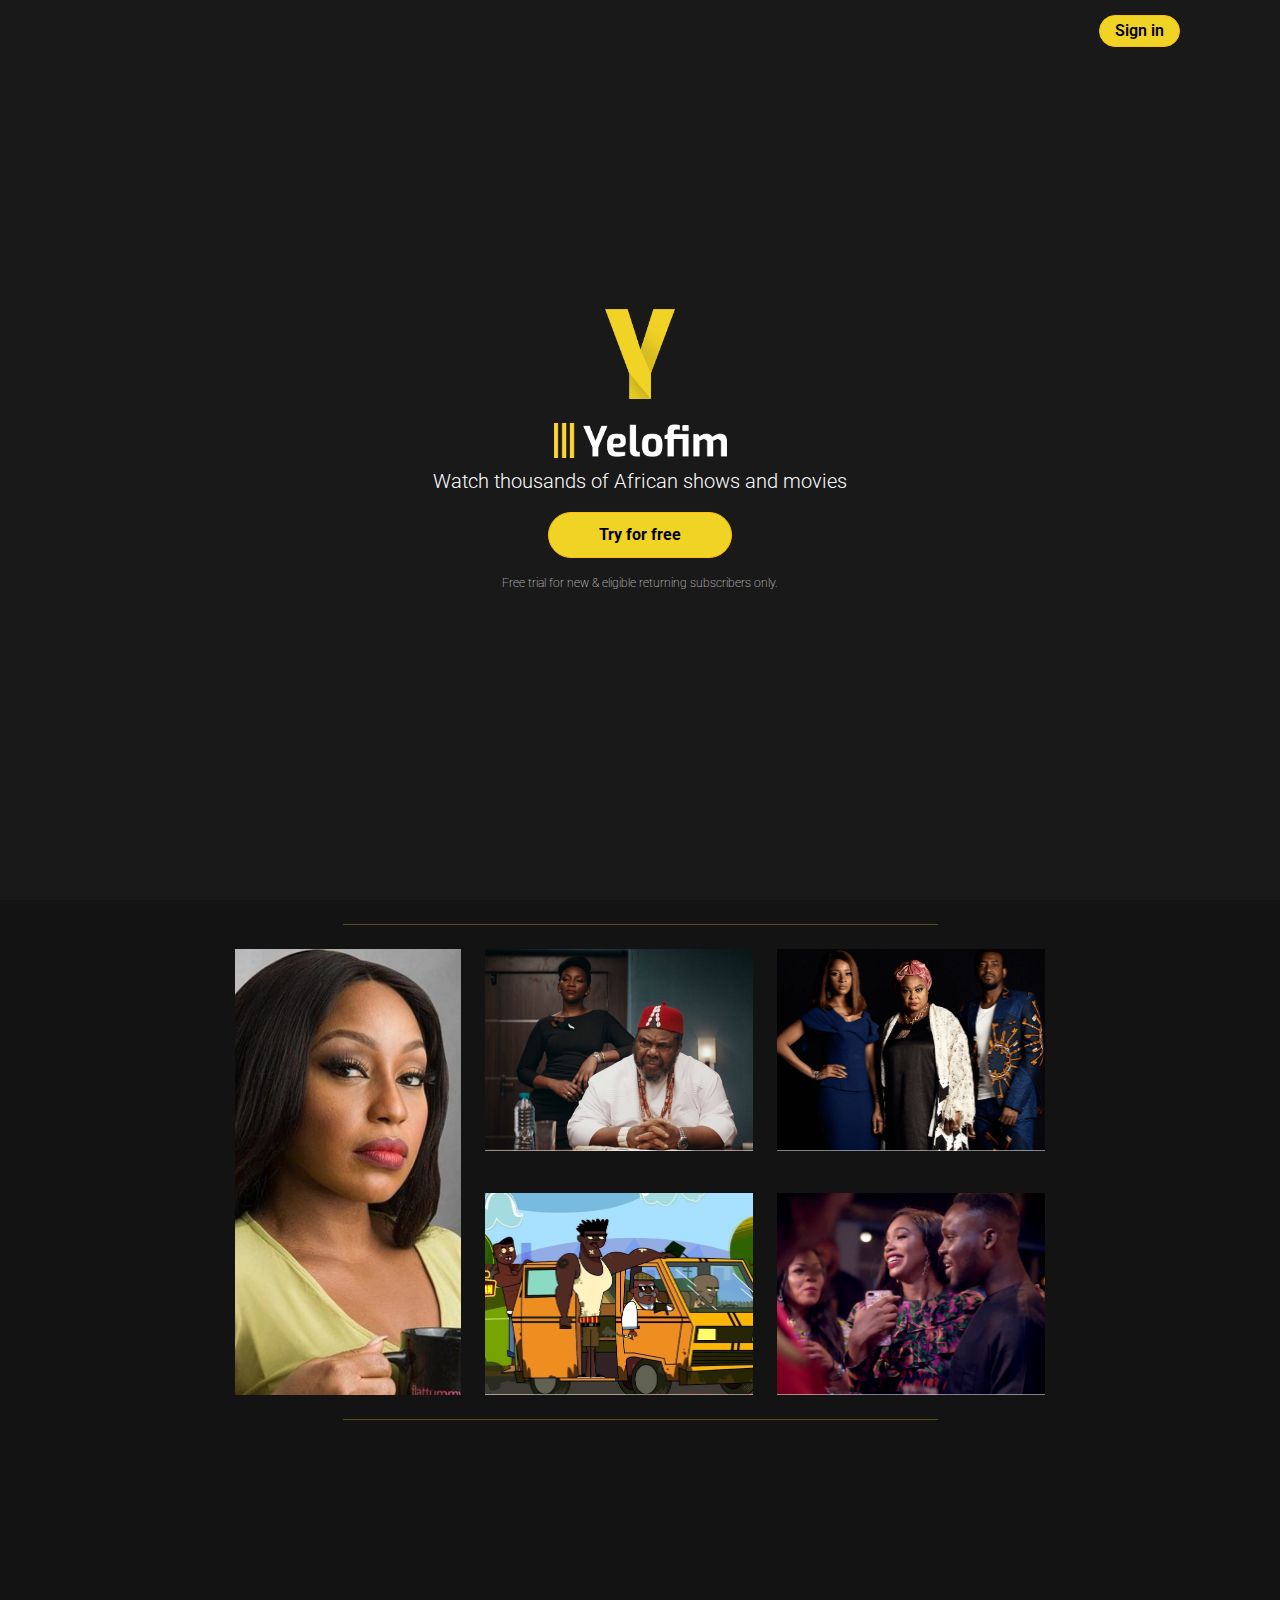
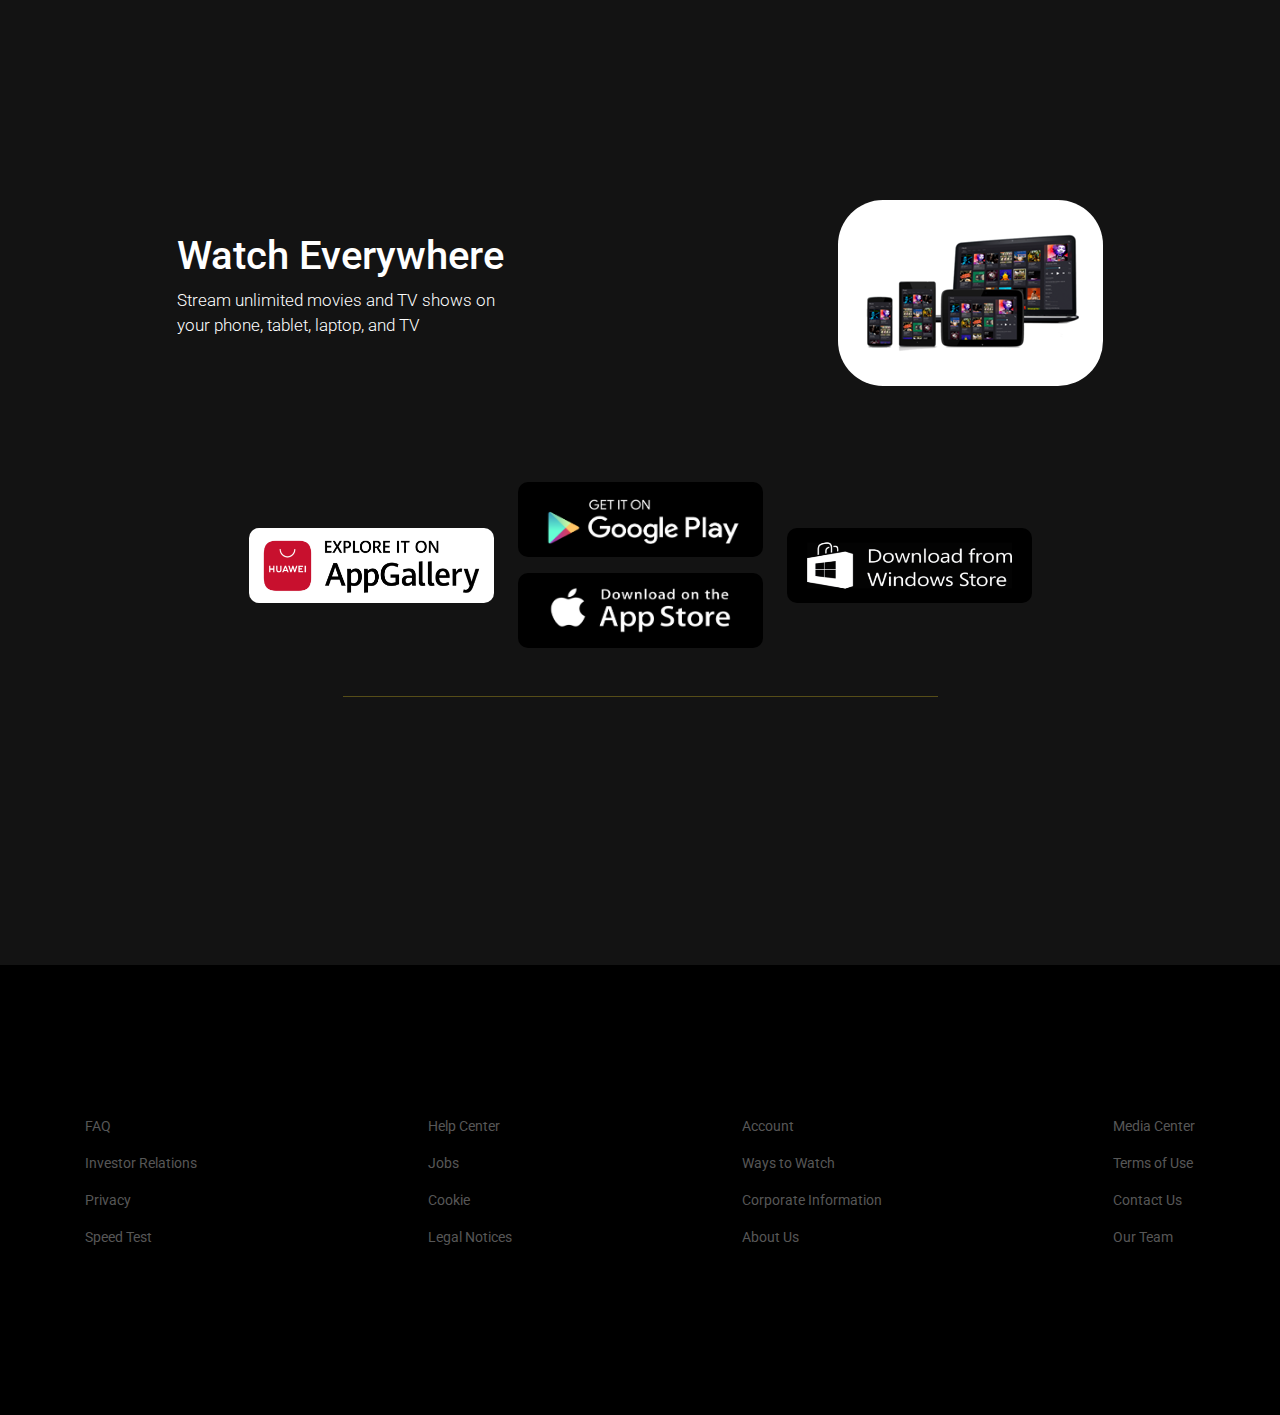
==== index.html @ c9d81e02 "first commit" ====
<!DOCTYPE html>
<html lang="en">
<head>
    <meta charset="UTF-8">
    <meta name="viewport" content="width=device-width, initial-scale=1.0">
		<title>Yelofim</title>
    <link rel="stylesheet" href="../css/bootstrap.min.css">
    <link rel="stylesheet" href="style.css">
</head>
<body>
    
    
    <!-- Play now and some about section -->
	<div class="container-fluid d-flex flex-column justify-content-center align-items-center" id="top-container">

    

    <div class="overlay-image"></div>
    

  <div class="z-index">
    <div class="logo-container d-flex flex-column justify-content-center align-items-center">


      <div id="logo-boxx" class="btn btn-warning">
        <a href="http://watch.yelofim.com">Sign in</a>
      </div>

      <div class="yelofim-icon">
        <img src="../images/Yelofim Icon.png" class="Yelofim-icon" alt="icon">
      </div>

      <div class="yelofim-full-logo mt-4">
        <img src="../images/Logo 01.png" alt="yelofim-logo" class="Yelofim-logo">
      </div>
    </div>

    <div class="text-container mt-2">
      <div class="lead text-center text-white">Watch thousands of African shows and movies</div>
    </div>

    <div class="button-container d-flex justify-content-center align-items-center">
      <a href="http://watch.yelofim.com" class="btn btn-warning mt-3 button">Try for free</a>
    </div>

    <div class="text-after-button mt-3">
      <div class="lead text-center text-white text-content-afb">Free trial for new & eligible returning subscribers only.</div>
    </div>
  </div>

  </div>
  <!-- End of Play now and some about section -->


  <!-- movie display section -->
  <div class="container-fluid" id="movie-display-container">

    <div class="container pt-4 d-flex justify-content-center align-items-center w-50">
      <div class="divider"></div>
    </div>



    <div class="container pt-4 d-flex justify-content-center align-items-center">

      <div class="img-container">
        <img src="../images/one.png" alt="" width="226px" height="446px" class="first-image">
      </div>

      <div class="d-flex flex-column mx-4">
        <img src="../images/two.png" alt="" width="268px" height="202px">
        <img src="../images/three.png" alt="" width="268px" height="202px" class="inner-padding">
      </div>

      <div class="d-flex flex-column">
        <img src="../images/four.png" alt="" width="268px" height="202px">
        <img src="../images/five.png" alt="" width="268px" height="202px" class="inner-padding">
      </div>

    </div>


    <div class="container mt-4 d-flex justify-content-center align-items-end w-50">
      <div class="divider"></div>
    </div>
    
  </div>
  

  <!-- movie display section ends here -->

  <!-- watch everywhere and download container -->
    <div class="container-fluid d-flex flex-column" id="watch-everywhere-container">

      <div class="container-fluid mb-5 watch-everywhere-text d-flex flex-row justify-content-center align-items-center">
        
        <div class="mr-5 pr-5">
          <h1 class="text-white">Watch Everywhere</h1>
          <p class="text-white lead">Stream unlimited movies and TV shows on your phone, tablet, laptop, and TV</p>
        </div>

        <div class="img-box">
          <img src="../images/six.png" alt="">
        </div>

      </div>

      <div class="container-fluid img-resize mt-5 d-flex flex-row justify-content-center align-items-center">
        <div class="download-icon mr-4">
          <img src="../images/appgallery.png" alt="">
        </div>
        
        <div class="download-icon d-flex flex-column mr-4">
          <img src="../images/playstore.png" alt="">
          <img src="../images/appstore.png" alt="" class="mt-3">
        </div>

        <div class="download-icon">
          <img src="../images/windowstore.png" alt="">
        </div>
      </div>
      
      <div class="container pt-5 d-flex justify-content-center align-items-center w-50">
        <div class="divider"></div>
      </div>

    </div>
  <!-- watch everywhere and download container ends here -->
  
  <!-- footer area -->
  <div class="container-fluid footer-area d-flex justify-content-center align-items-center">

    <div class="container d-flex justify-content-between text-secondary">

      <div class="footer-section-one d-flex flex-column">
        <a href="#"><p>FAQ</p></a>
        <a href="#"><p>Investor Relations</p></a>
        <a href="#"><p>Privacy</p></a>
        <a href="#"><p>Speed Test</p></a>
      </div>

      <div class="footer-section-two d-flex flex-column">
        <a href="#"><p>Help Center</p></a>
        <a href="#"><p>Jobs</p></a>
        <a href="#"><p>Cookie</p></a>
        <a href="#"><p>Legal Notices</p></a>
      </div>

      <div class="footer-section-three d-flex flex-column">
        <a href="#"><p>Account</p></a>
        <a href="#"><p>Ways to Watch</p></a>
        <a href="#"><p>Corporate Information</p></a>
        <a href="#"><p>About Us</p></a>
      </div>

      <div class="footer-section-four d-flex flex-column">
        <a href="#"><p>Media Center</p></a>
        <a href="#"><p>Terms of Use</p></a>
        <a href="#"><p>Contact Us</p></a>
        <a href="#"><p>Our Team</p></a>
      </div>

    </div>

  </div>
  <!-- footer area ends here -->

	<script src="../js/bootstrap.min.js"></script>
</body>
</html>
---- style.css ----
@import url('https://fonts.googleapis.com/css2?family=Roboto:ital,wght@0,100;0,300;0,400;0,500;0,700;0,900;1,100;1,300;1,400;1,500;1,700;1,900&display=swap');

body *{
  font-family: 'Roboto', sans-serif;
}

.overlay-image{
  background-color: rgba(0, 0, 0, 0.9);
  position: absolute;
  top: 0;
  left: 0;
  width: 100%;
  height: 100%;
}

#top-container {
  height: 100vh;
  background: url(../images/movies_collections.png);
  background-size: cover;
  /* background-position: center; */
  position: relative;
}

#logo-boxx{
  display: flex;
  justify-content: end;
  align-items: center;
  border-radius: 20px;
  /* padding: 3px 15px; */
  position: absolute;
  top: 0;
  right: 0;
  margin-top: 15px;
  margin-right: 100px;
  background-color: #F1D325;
  padding: 3px 15px;
  width: auto;
  font-size: 16px;
  font-weight: bolder;
  border-radius: 40px;
  color: black;
}

#logo-boxx:hover{
  color:white;
  /* background-color: transparent; */
  border: 2px solid orange;
}

#logo-boxx a{
  text-decoration: none;
  color: black;
  z-index: 2000;
  font-weight: 600;
}


.z-index{
  z-index: 1000;
}


.Yelofim-icon{
  width: 70px;
  height: 90px;
}

.Yelofim-logo{
  width: 173px;
  height: 35px;
}

.button-container{
  text-align: center;
}

.button-container a{
  background-color: #F1D325;
  padding: 10px 50px;
  width: auto;
  font-size: 16px;
  font-weight: bolder;
  border-radius: 40px;
  color: black;
}

.button-container a:hover{
  background-color: black;
  border: 2px solid yellow;
  color: white;
}

.text-after-button .text-content-afb{
  font-size: 12px;
  font-weight: 100;
}

.img-container{
  background-color: rgba(0, 0, 0, 0.9);
}

.divider{
  width: 100%;
  height: 1px;
  background-color: #F1D325;
  opacity: .3;
}

.inner-padding{
  margin-top: 42px;
}

#movie-display-container{
  background-color: #131313;
  height: 100vh;
}

#watch-everywhere-container{
  background-color: #131313;
  height: 85vh;
}

.watch-everywhere-text p{
  font-family: 'Roboto', sans-serif;
  font-size: 17px;
  width: 60%;
}

.img-box img{
  width: 265px;
  height: 186px;
  border-radius: 45px;
}

.img-box img:hover{
  transform: scale(1.1);
}

.img-resize img{
  width: 245px;
  height: 75px;
  border-radius: 10px;
}

.img-resize img:hover{
  transform: scale(1.1);
}

.footer-area{
  height: 50vh;
  background-color: black;
}

.footer-area a{
  text-decoration: none;
  color: #575757;
  font-size: 14px;
}

.footer-area a:hover{
  font-size: 14.3px;
  color: #b4b4b4;
}
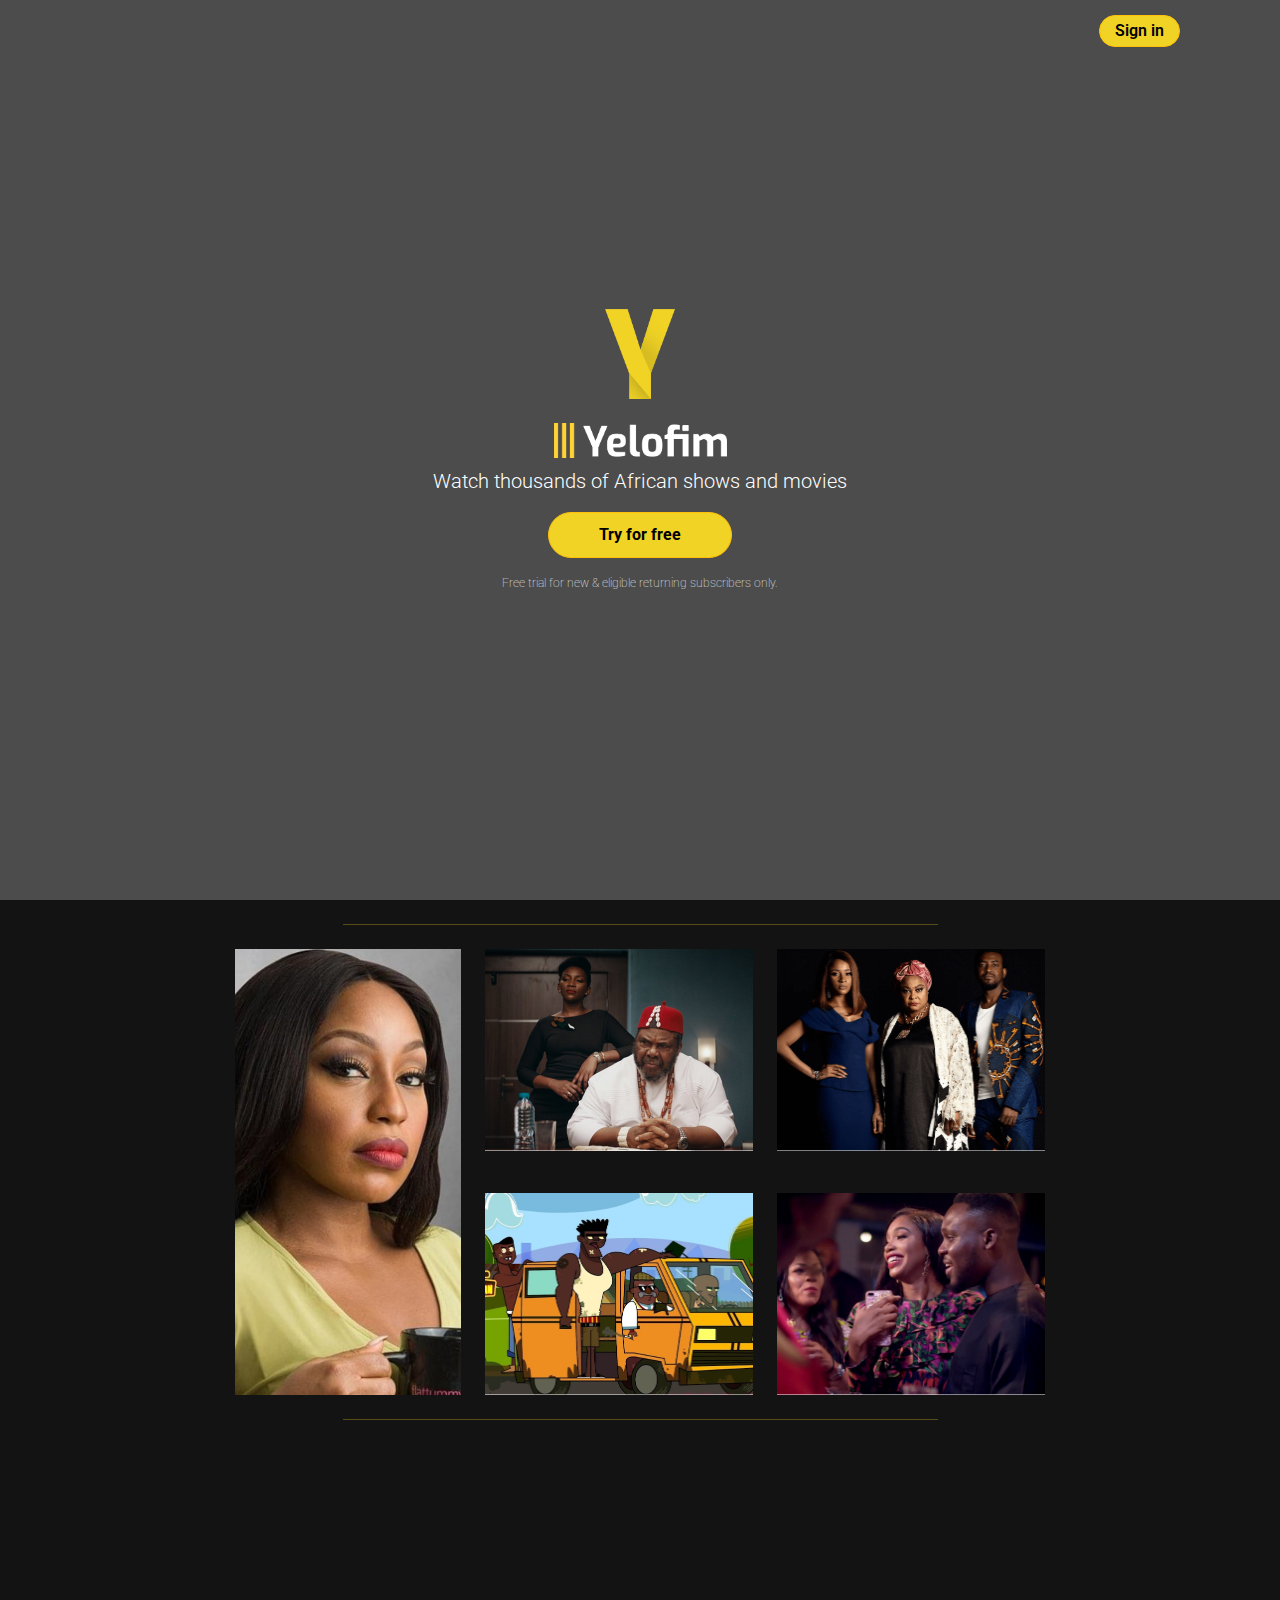
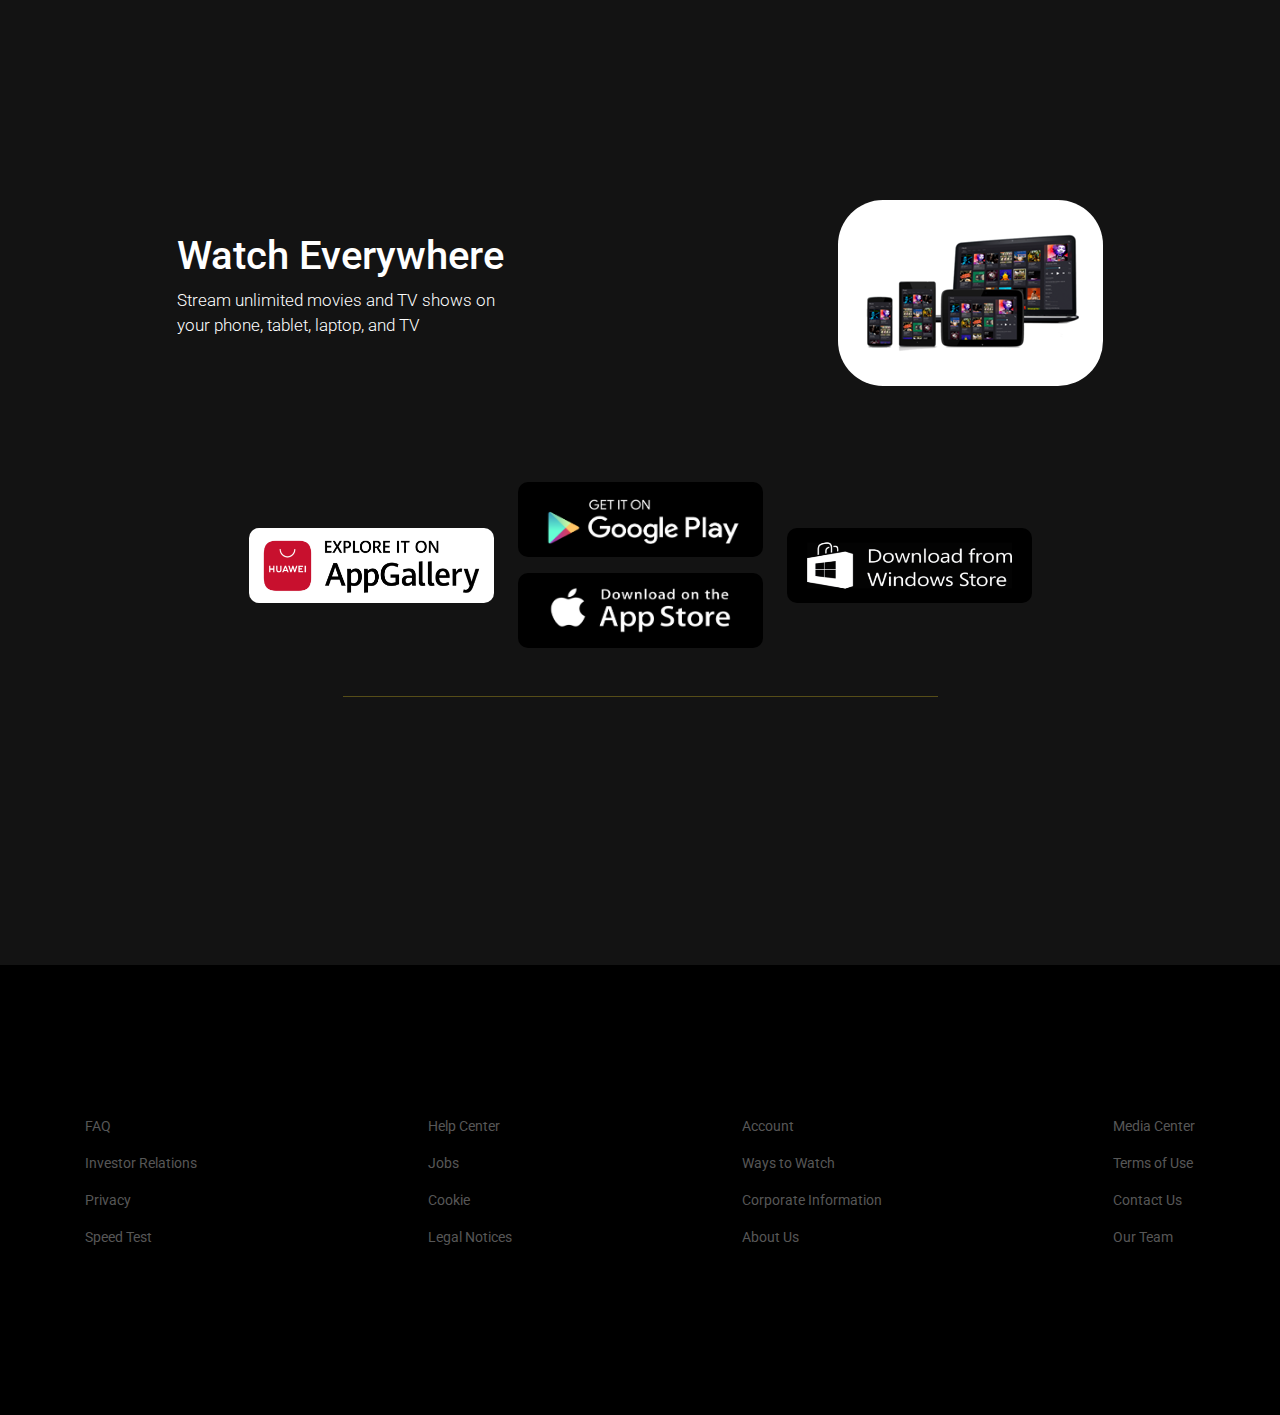
==== commit 5de4d067: "Merge pull request #2 from Collinsvfx/main" ====
--- a/index.html
+++ b/index.html
@@ -4,8 +4,8 @@
     <meta charset="UTF-8">
     <meta name="viewport" content="width=device-width, initial-scale=1.0">
 		<title>Yelofim</title>
-    <link rel="stylesheet" href="../css/bootstrap.min.css">
-    <link rel="stylesheet" href="style.css">
+    <link rel="stylesheet" href="css/bootstrap.min.css">
+    <link rel="stylesheet" href="css/style.css">
 </head>
 <body>
     
@@ -23,15 +23,15 @@
 
 
       <div id="logo-boxx" class="btn btn-warning">
-        <a href="http://watch.yelofim.com">Sign in</a>
+        <a href="http://watch.yelofim.com/login">Sign in</a>
       </div>
 
       <div class="yelofim-icon">
-        <img src="../images/Yelofim Icon.png" class="Yelofim-icon" alt="icon">
+        <img src="images/Yelofim Icon.png" class="Yelofim-icon" alt="icon">
       </div>
 
       <div class="yelofim-full-logo mt-4">
-        <img src="../images/Logo 01.png" alt="yelofim-logo" class="Yelofim-logo">
+        <img src="images/Logo 01.png" alt="yelofim-logo" class="Yelofim-logo">
       </div>
     </div>
 
@@ -134,7 +134,7 @@
 
       <div class="footer-section-one d-flex flex-column">
         <a href="#"><p>FAQ</p></a>
-        <a href="#"><p>Investor Relations</p></a>
+        <a href="corporate-page.html"><p>Investor Relations</p></a>
         <a href="#"><p>Privacy</p></a>
         <a href="#"><p>Speed Test</p></a>
       </div>
@@ -147,16 +147,16 @@
       </div>
 
       <div class="footer-section-three d-flex flex-column">
-        <a href="#"><p>Account</p></a>
+        <a href="watch.yelofim.com/profile"><p>Account</p></a>
         <a href="#"><p>Ways to Watch</p></a>
-        <a href="#"><p>Corporate Information</p></a>
-        <a href="#"><p>About Us</p></a>
+        <a href="corporate-page.html"><p>Corporate Information</p></a>
+        <a href="about.html"><p>About Us</p></a>
       </div>
 
       <div class="footer-section-four d-flex flex-column">
         <a href="#"><p>Media Center</p></a>
         <a href="#"><p>Terms of Use</p></a>
-        <a href="#"><p>Contact Us</p></a>
+        <a href="contact.html"><p>Contact Us</p></a>
         <a href="#"><p>Our Team</p></a>
       </div>
 
--- a/css/style.css
+++ b/css/style.css
@@ -0,0 +1,163 @@
+@import url('https://fonts.googleapis.com/css2?family=Roboto:ital,wght@0,100;0,300;0,400;0,500;0,700;0,900;1,100;1,300;1,400;1,500;1,700;1,900&display=swap');
+
+body *{
+  font-family: 'Roboto', sans-serif;
+}
+
+.overlay-image{
+  background-color: rgba(0, 0, 0, 0.7);
+  position: absolute;
+  top: 0;
+  left: 0;
+  width: 100%;
+  height: 100%;
+}
+
+#top-container {
+  height: 100vh;
+  background: url(../images/movies_collections.png);
+  background-size: cover;
+  /* background-position: center; */
+  position: relative;
+}
+
+#logo-boxx{
+  display: flex;
+  justify-content: end;
+  align-items: center;
+  border-radius: 20px;
+  /* padding: 3px 15px; */
+  position: absolute;
+  top: 0;
+  right: 0;
+  margin-top: 15px;
+  margin-right: 100px;
+  background-color: #F1D325;
+  padding: 3px 15px;
+  width: auto;
+  font-size: 16px;
+  font-weight: bolder;
+  border-radius: 40px;
+  color: black;
+}
+
+#logo-boxx:hover{
+  color:white;
+  /* background-color: transparent; */
+  border: 2px solid orange;
+}
+
+#logo-boxx a{
+  text-decoration: none;
+  color: black;
+  z-index: 2000;
+  font-weight: 600;
+}
+
+
+.z-index{
+  z-index: 1000;
+}
+
+
+.Yelofim-icon{
+  width: 70px;
+  height: 90px;
+}
+
+.Yelofim-logo{
+  width: 173px;
+  height: 35px;
+}
+
+.button-container{
+  text-align: center;
+}
+
+.button-container a{
+  background-color: #F1D325;
+  padding: 10px 50px;
+  width: auto;
+  font-size: 16px;
+  font-weight: bolder;
+  border-radius: 40px;
+  color: black;
+}
+
+.button-container a:hover{
+  background-color: black;
+  border: 2px solid yellow;
+  color: white;
+}
+
+.text-after-button .text-content-afb{
+  font-size: 12px;
+  font-weight: 100;
+}
+
+.img-container{
+  background-color: rgba(0, 0, 0, 0.9);
+}
+
+.divider{
+  width: 100%;
+  height: 1px;
+  background-color: #F1D325;
+  opacity: .3;
+}
+
+.inner-padding{
+  margin-top: 42px;
+}
+
+#movie-display-container{
+  background-color: #131313;
+  height: 100vh;
+}
+
+#watch-everywhere-container{
+  background-color: #131313;
+  height: 85vh;
+}
+
+.watch-everywhere-text p{
+  font-family: 'Roboto', sans-serif;
+  font-size: 17px;
+  width: 60%;
+}
+
+.img-box img{
+  width: 265px;
+  height: 186px;
+  border-radius: 45px;
+}
+
+.img-box img:hover{
+  transform: scale(1.1);
+}
+
+.img-resize img{
+  width: 245px;
+  height: 75px;
+  border-radius: 10px;
+}
+
+.img-resize img:hover{
+  transform: scale(1.1);
+}
+
+.footer-area{
+  height: 50vh;
+  background-color: black;
+}
+
+.footer-area a{
+  text-decoration: none;
+  color: #575757;
+  font-size: 14px;
+}
+
+.footer-area a:hover{
+  font-size: 14.3px;
+  color: #b4b4b4;
+}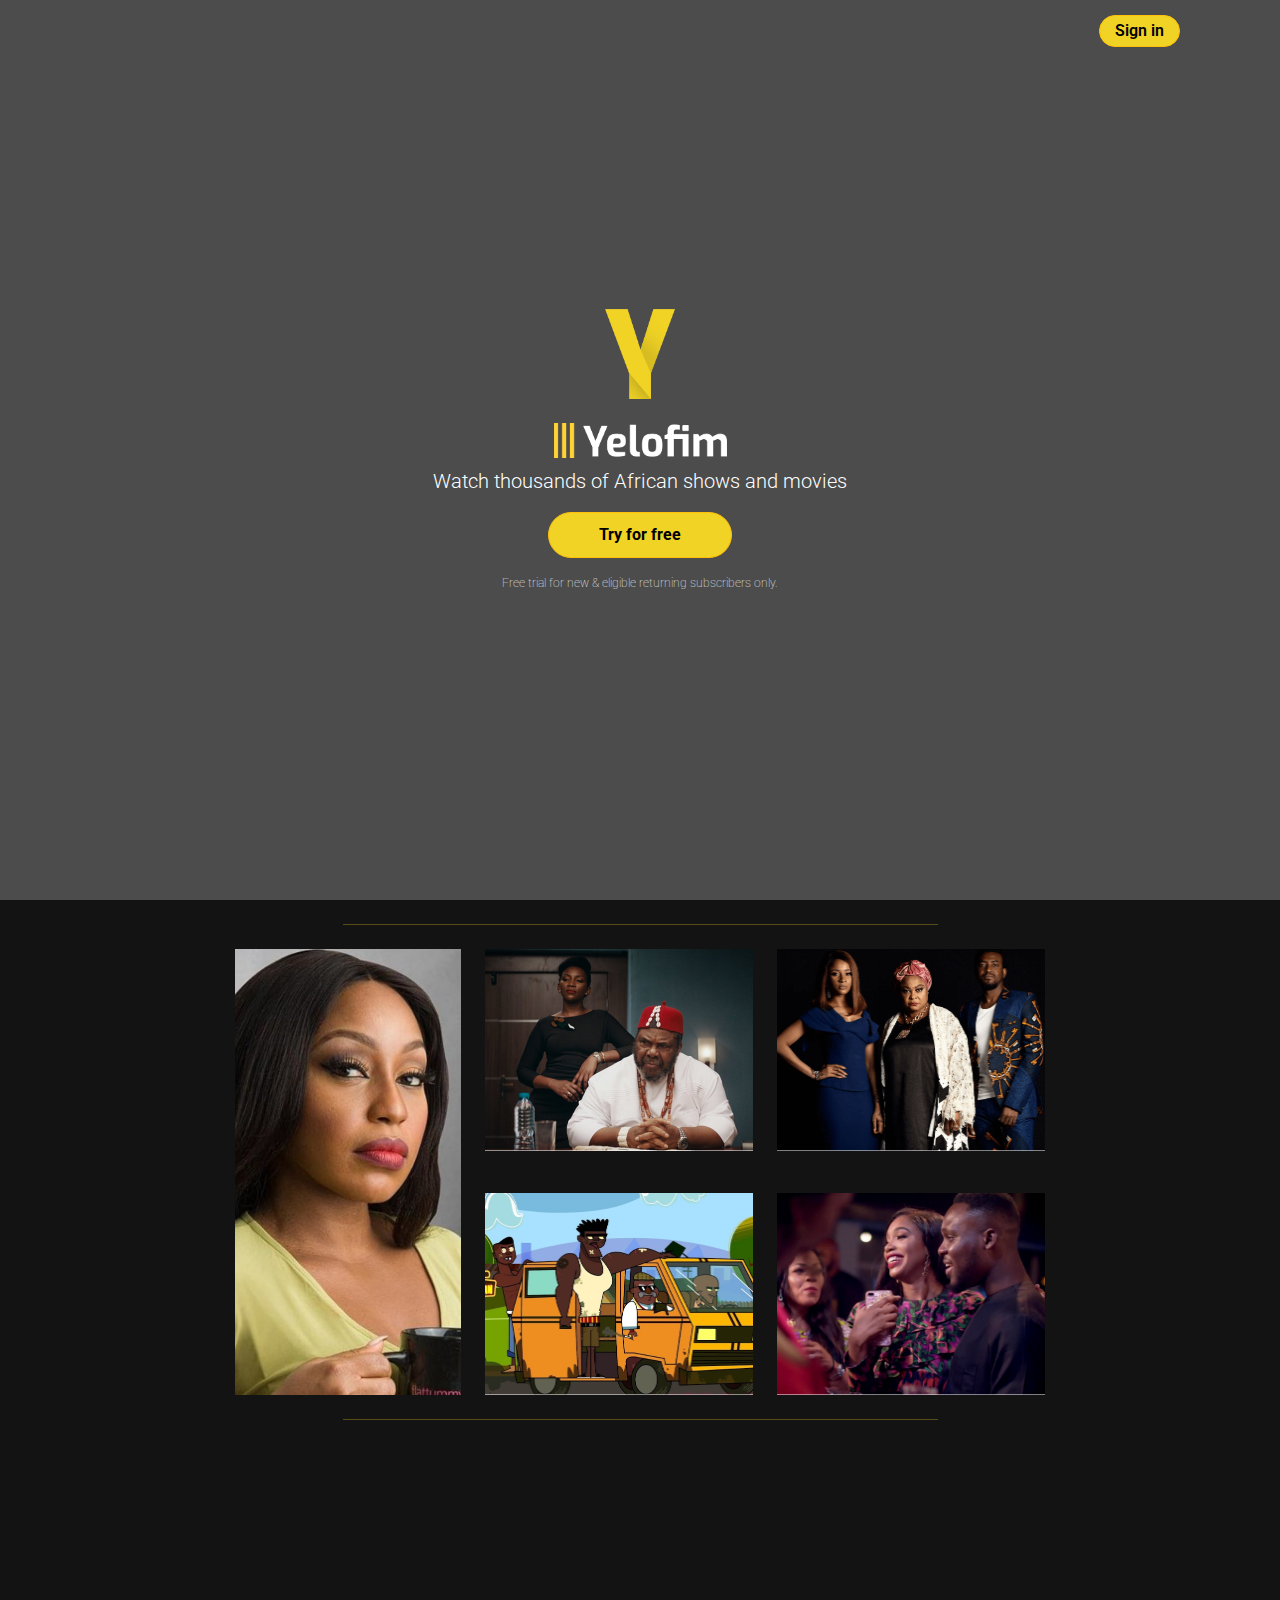
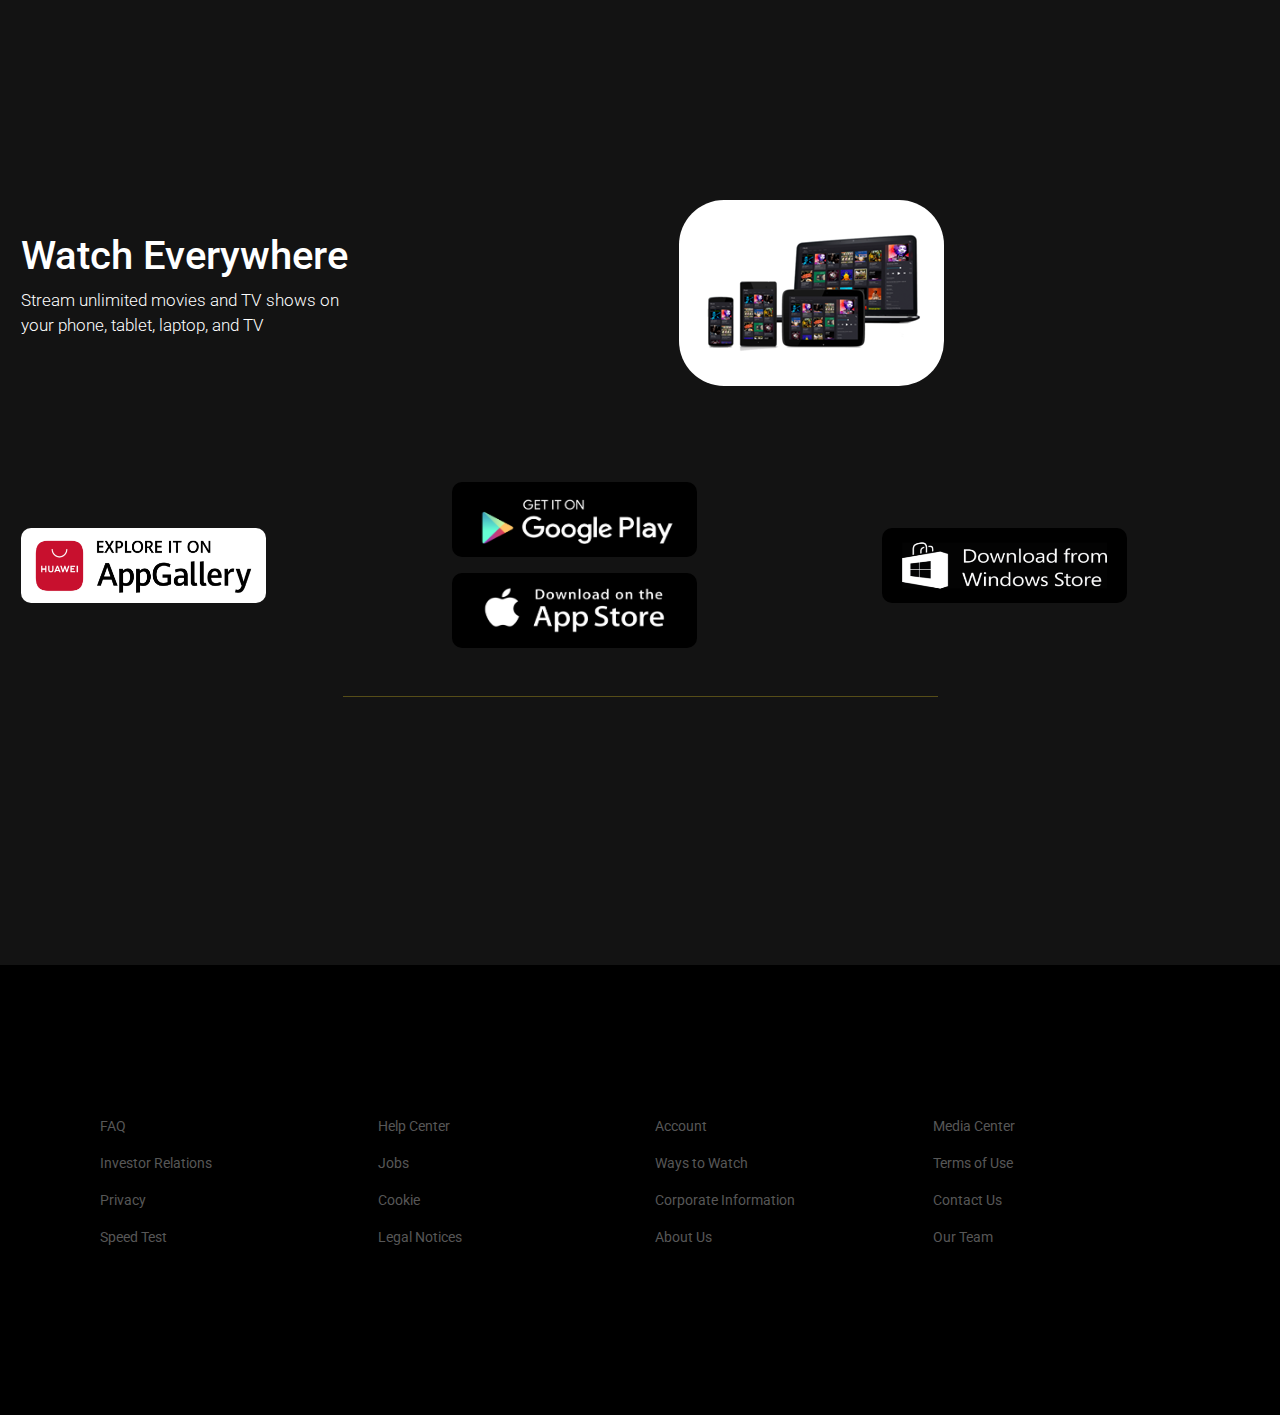
==== commit 1cb08aa9: "ui update" ====
--- a/index.html
+++ b/index.html
@@ -12,15 +12,11 @@
     
     <!-- Play now and some about section -->
 	<div class="container-fluid d-flex flex-column justify-content-center align-items-center" id="top-container">
-
     
-
-    <div class="overlay-image"></div>
+  <div class="overlay-image"></div>
     
-
   <div class="z-index">
     <div class="logo-container d-flex flex-column justify-content-center align-items-center">
-
 
       <div id="logo-boxx" class="btn btn-warning">
         <a href="http://watch.yelofim.com/login">Sign in</a>
@@ -64,17 +60,17 @@
     <div class="container pt-4 d-flex justify-content-center align-items-center">
 
       <div class="img-container">
-        <img src="../images/one.png" alt="" width="226px" height="446px" class="first-image">
+        <img src="images/one.png" alt="" width="226px" height="446px" class="first-image">
       </div>
 
       <div class="d-flex flex-column mx-4">
-        <img src="../images/two.png" alt="" width="268px" height="202px">
-        <img src="../images/three.png" alt="" width="268px" height="202px" class="inner-padding">
+        <img src="images/two.png" alt="" width="268px" height="202px">
+        <img src="images/three.png" alt="" width="268px" height="202px" class="inner-padding">
       </div>
 
       <div class="d-flex flex-column">
-        <img src="../images/four.png" alt="" width="268px" height="202px">
-        <img src="../images/five.png" alt="" width="268px" height="202px" class="inner-padding">
+        <img src="images/four.png" alt="" width="268px" height="202px">
+        <img src="images/five.png" alt="" width="268px" height="202px" class="inner-padding">
       </div>
 
     </div>
@@ -92,31 +88,31 @@
   <!-- watch everywhere and download container -->
     <div class="container-fluid d-flex flex-column" id="watch-everywhere-container">
 
-      <div class="container-fluid mb-5 watch-everywhere-text d-flex flex-row justify-content-center align-items-center">
+      <div class="container-fluid mb-5 watch-everywhere-text d-flex flex-row justify-content-center align-items-center ">
         
-        <div class="mr-5 pr-5">
+        <div class="mr-5 pr-5 col-6 col-sm-12 col-md-12 col-xl-6">
           <h1 class="text-white">Watch Everywhere</h1>
           <p class="text-white lead">Stream unlimited movies and TV shows on your phone, tablet, laptop, and TV</p>
         </div>
 
-        <div class="img-box">
-          <img src="../images/six.png" alt="">
+        <div class="img-box col-6 col-sm-12 col-md-12 col-xl-6">
+          <img src="images/six.png" alt="">
         </div>
 
       </div>
 
       <div class="container-fluid img-resize mt-5 d-flex flex-row justify-content-center align-items-center">
-        <div class="download-icon mr-4">
-          <img src="../images/appgallery.png" alt="">
+        <div class="download-icon mr-4 col-4 col-sm-12 col-md-12 col-xl-4">
+          <img src="images/appgallery.png" alt="">
         </div>
         
-        <div class="download-icon d-flex flex-column mr-4">
-          <img src="../images/playstore.png" alt="">
-          <img src="../images/appstore.png" alt="" class="mt-3">
+        <div class="download-icon d-flex flex-column mr-4 col-4 col-sm-12 col-md-12 col-xl-4">
+          <img src="images/playstore.png" alt="">
+          <img src="images/appstore.png" alt="" class="mt-3">
         </div>
 
-        <div class="download-icon">
-          <img src="../images/windowstore.png" alt="">
+        <div class="download-icon col-4 col-sm-12 col-md-12 col-xl-4">
+          <img src="images/windowstore.png" alt="">
         </div>
       </div>
       
@@ -132,28 +128,28 @@
 
     <div class="container d-flex justify-content-between text-secondary">
 
-      <div class="footer-section-one d-flex flex-column">
+      <div class="footer-section-one d-flex flex-column col-3 col-sm-12 col-md-6 col-xl-3">
         <a href="#"><p>FAQ</p></a>
         <a href="corporate-page.html"><p>Investor Relations</p></a>
         <a href="#"><p>Privacy</p></a>
         <a href="#"><p>Speed Test</p></a>
       </div>
 
-      <div class="footer-section-two d-flex flex-column">
+      <div class="footer-section-two d-flex flex-column col-3 col-sm-12 col-md-6 col-xl-3">
         <a href="#"><p>Help Center</p></a>
         <a href="#"><p>Jobs</p></a>
         <a href="#"><p>Cookie</p></a>
         <a href="#"><p>Legal Notices</p></a>
       </div>
 
-      <div class="footer-section-three d-flex flex-column">
+      <div class="footer-section-three d-flex flex-column col-3 col-sm-12 col-md-6 col-xl-3">
         <a href="watch.yelofim.com/profile"><p>Account</p></a>
         <a href="#"><p>Ways to Watch</p></a>
         <a href="corporate-page.html"><p>Corporate Information</p></a>
         <a href="about.html"><p>About Us</p></a>
       </div>
 
-      <div class="footer-section-four d-flex flex-column">
+      <div class="footer-section-four d-flex flex-column col-3 col-sm-12 col-md-6 col-xl-3">
         <a href="#"><p>Media Center</p></a>
         <a href="#"><p>Terms of Use</p></a>
         <a href="contact.html"><p>Contact Us</p></a>
@@ -165,6 +161,6 @@
   </div>
   <!-- footer area ends here -->
 
-	<script src="../js/bootstrap.min.js"></script>
+	<script src="js/bootstrap.min.js"></script>
 </body>
 </html>--- a/css/style.css
+++ b/css/style.css
@@ -64,16 +64,23 @@
   width: 70px;
   height: 90px;
 }
-
 .Yelofim-logo{
   width: 173px;
   height: 35px;
 }
-
+.yelofim-nav{
+  position: absolute;
+  top: 0px;
+  left: 2%;
+  z-index: 10;
+  margin-top: 1% !important;
+}
+.yelofim-nav a img{
+  width:15%;
+}
 .button-container{
   text-align: center;
 }
-
 .button-container a{
   background-color: #F1D325;
   padding: 10px 50px;
@@ -83,81 +90,66 @@
   border-radius: 40px;
   color: black;
 }
-
 .button-container a:hover{
   background-color: black;
   border: 2px solid yellow;
   color: white;
 }
-
 .text-after-button .text-content-afb{
   font-size: 12px;
   font-weight: 100;
 }
-
 .img-container{
   background-color: rgba(0, 0, 0, 0.9);
 }
-
 .divider{
   width: 100%;
   height: 1px;
   background-color: #F1D325;
   opacity: .3;
 }
-
 .inner-padding{
   margin-top: 42px;
 }
-
 #movie-display-container{
   background-color: #131313;
   height: 100vh;
 }
-
 #watch-everywhere-container{
   background-color: #131313;
   height: 85vh;
 }
-
 .watch-everywhere-text p{
   font-family: 'Roboto', sans-serif;
   font-size: 17px;
   width: 60%;
 }
-
 .img-box img{
   width: 265px;
   height: 186px;
   border-radius: 45px;
 }
-
 .img-box img:hover{
   transform: scale(1.1);
 }
-
 .img-resize img{
   width: 245px;
   height: 75px;
   border-radius: 10px;
 }
-
 .img-resize img:hover{
   transform: scale(1.1);
 }
-
 .footer-area{
   height: 50vh;
   background-color: black;
 }
-
 .footer-area a{
   text-decoration: none;
   color: #575757;
   font-size: 14px;
 }
-
 .footer-area a:hover{
-  font-size: 14.3px;
-  color: #b4b4b4;
+  /* font-size: 14.3px; */
+  color: white;
 }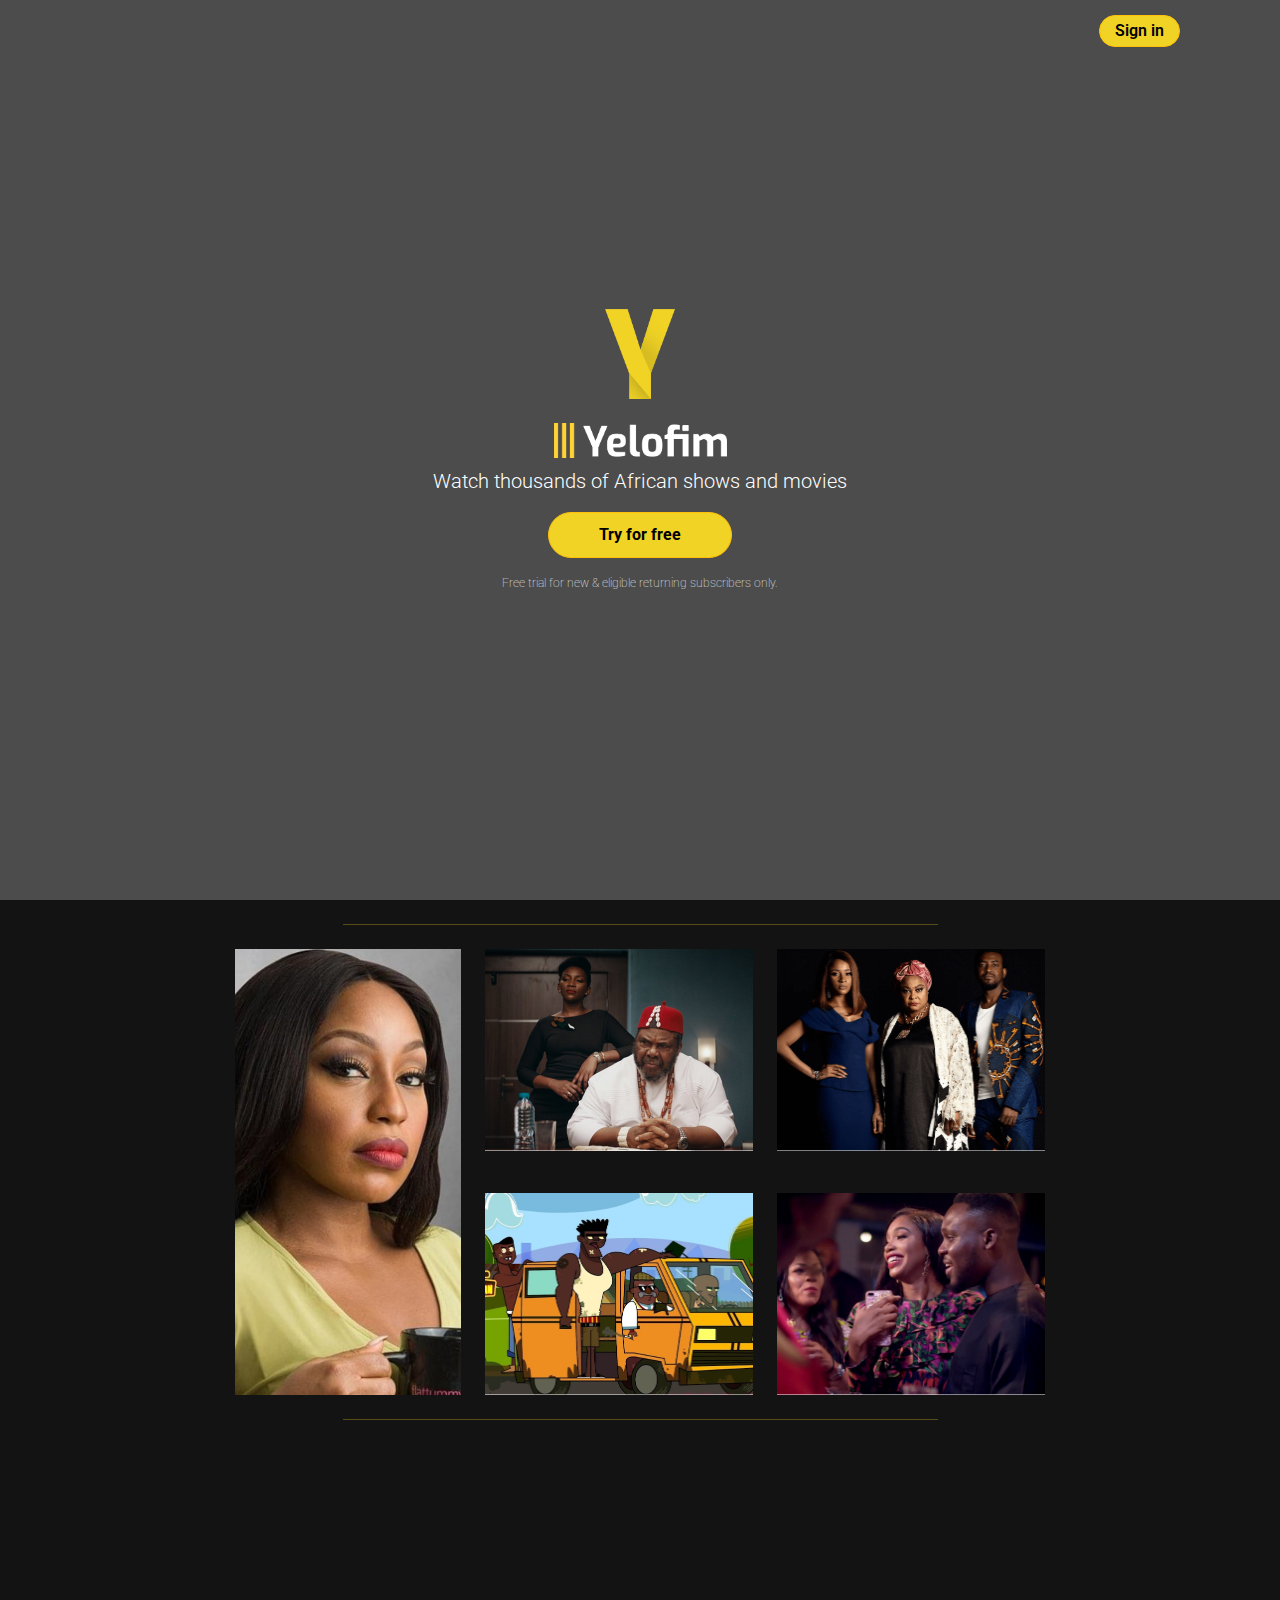
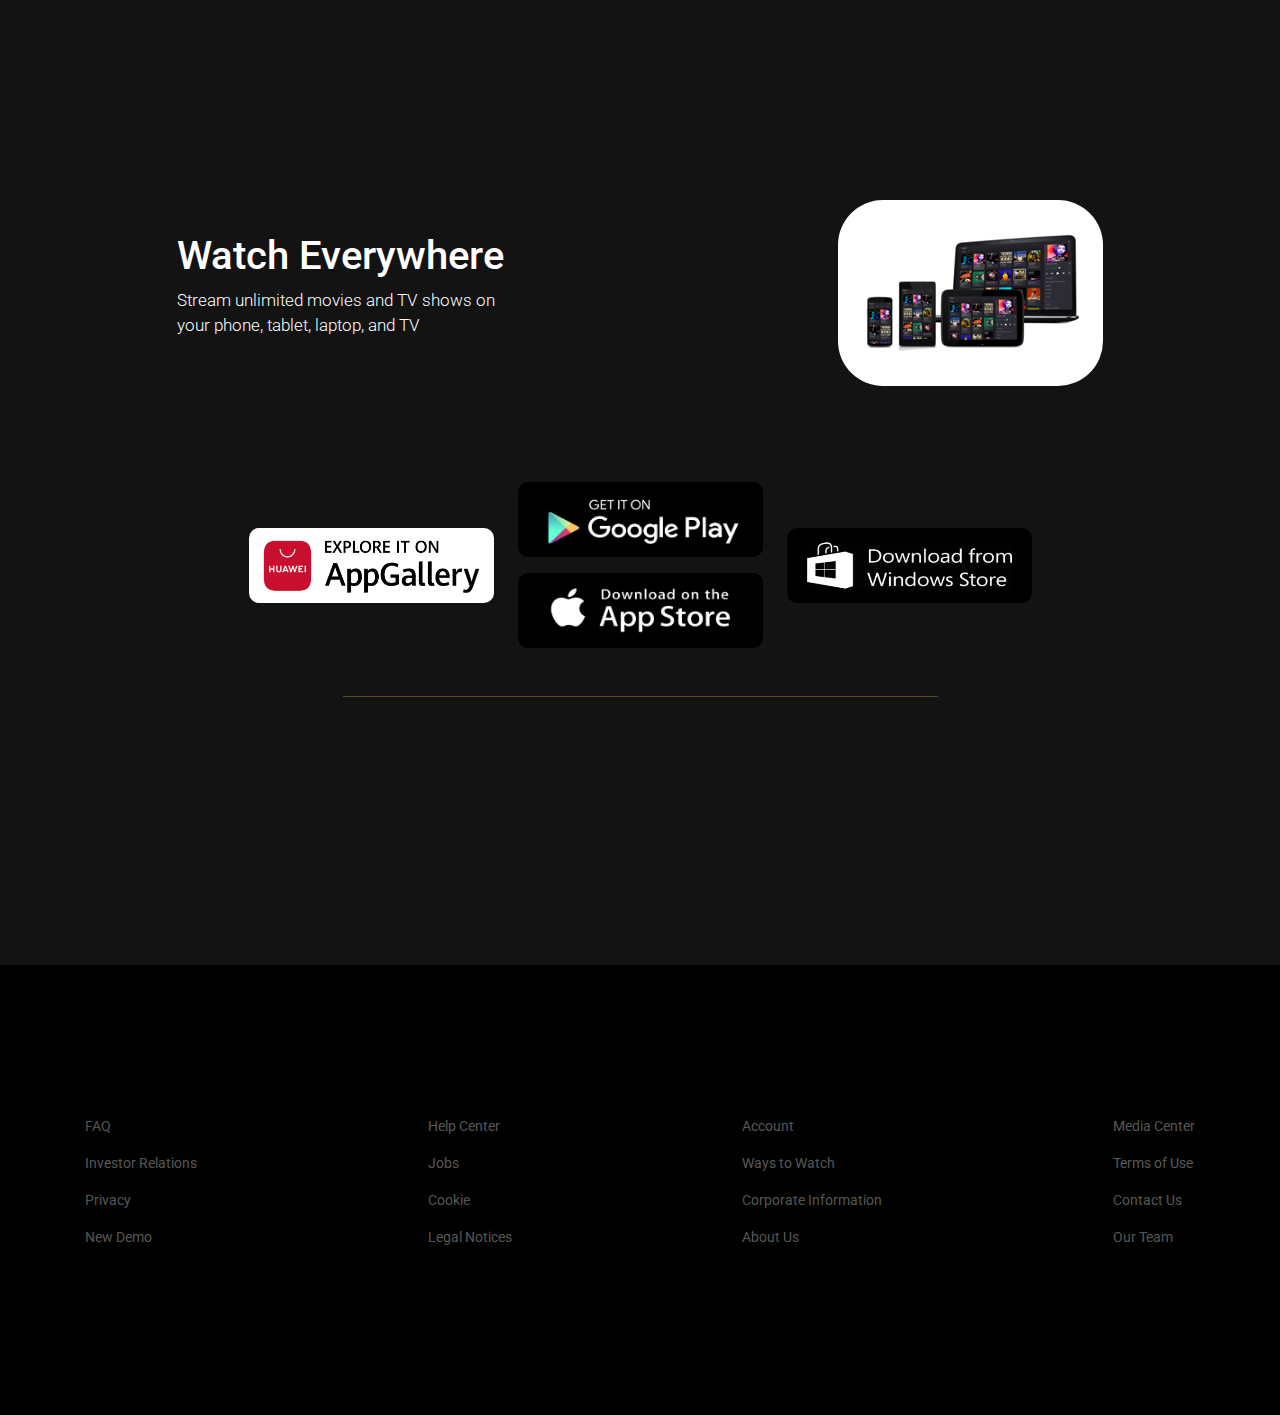
==== commit ed9b9af8: "Demo Additions" ====
--- a/index.html
+++ b/index.html
@@ -88,30 +88,30 @@
   <!-- watch everywhere and download container -->
     <div class="container-fluid d-flex flex-column" id="watch-everywhere-container">
 
-      <div class="container-fluid mb-5 watch-everywhere-text d-flex flex-row justify-content-center align-items-center ">
+      <div class="container-fluid mb-5 watch-everywhere-text d-flex flex-row justify-content-center align-items-center">
         
-        <div class="mr-5 pr-5 col-6 col-sm-12 col-md-12 col-xl-6">
+        <div class="mr-5 pr-5">
           <h1 class="text-white">Watch Everywhere</h1>
           <p class="text-white lead">Stream unlimited movies and TV shows on your phone, tablet, laptop, and TV</p>
         </div>
 
-        <div class="img-box col-6 col-sm-12 col-md-12 col-xl-6">
+        <div class="img-box">
           <img src="images/six.png" alt="">
         </div>
 
       </div>
 
       <div class="container-fluid img-resize mt-5 d-flex flex-row justify-content-center align-items-center">
-        <div class="download-icon mr-4 col-4 col-sm-12 col-md-12 col-xl-4">
+        <div class="download-icon mr-4">
           <img src="images/appgallery.png" alt="">
         </div>
         
-        <div class="download-icon d-flex flex-column mr-4 col-4 col-sm-12 col-md-12 col-xl-4">
+        <div class="download-icon d-flex flex-column mr-4">
           <img src="images/playstore.png" alt="">
           <img src="images/appstore.png" alt="" class="mt-3">
         </div>
 
-        <div class="download-icon col-4 col-sm-12 col-md-12 col-xl-4">
+        <div class="download-icon">
           <img src="images/windowstore.png" alt="">
         </div>
       </div>
@@ -128,28 +128,28 @@
 
     <div class="container d-flex justify-content-between text-secondary">
 
-      <div class="footer-section-one d-flex flex-column col-3 col-sm-12 col-md-6 col-xl-3">
+      <div class="footer-section-one d-flex flex-column">
         <a href="#"><p>FAQ</p></a>
         <a href="corporate-page.html"><p>Investor Relations</p></a>
         <a href="#"><p>Privacy</p></a>
-        <a href="#"><p>Speed Test</p></a>
+        <a href="newdemo/index.html"><p>New Demo</p></a>
       </div>
 
-      <div class="footer-section-two d-flex flex-column col-3 col-sm-12 col-md-6 col-xl-3">
+      <div class="footer-section-two d-flex flex-column">
         <a href="#"><p>Help Center</p></a>
         <a href="#"><p>Jobs</p></a>
         <a href="#"><p>Cookie</p></a>
         <a href="#"><p>Legal Notices</p></a>
       </div>
 
-      <div class="footer-section-three d-flex flex-column col-3 col-sm-12 col-md-6 col-xl-3">
+      <div class="footer-section-three d-flex flex-column">
         <a href="watch.yelofim.com/profile"><p>Account</p></a>
         <a href="#"><p>Ways to Watch</p></a>
         <a href="corporate-page.html"><p>Corporate Information</p></a>
         <a href="about.html"><p>About Us</p></a>
       </div>
 
-      <div class="footer-section-four d-flex flex-column col-3 col-sm-12 col-md-6 col-xl-3">
+      <div class="footer-section-four d-flex flex-column">
         <a href="#"><p>Media Center</p></a>
         <a href="#"><p>Terms of Use</p></a>
         <a href="contact.html"><p>Contact Us</p></a>
